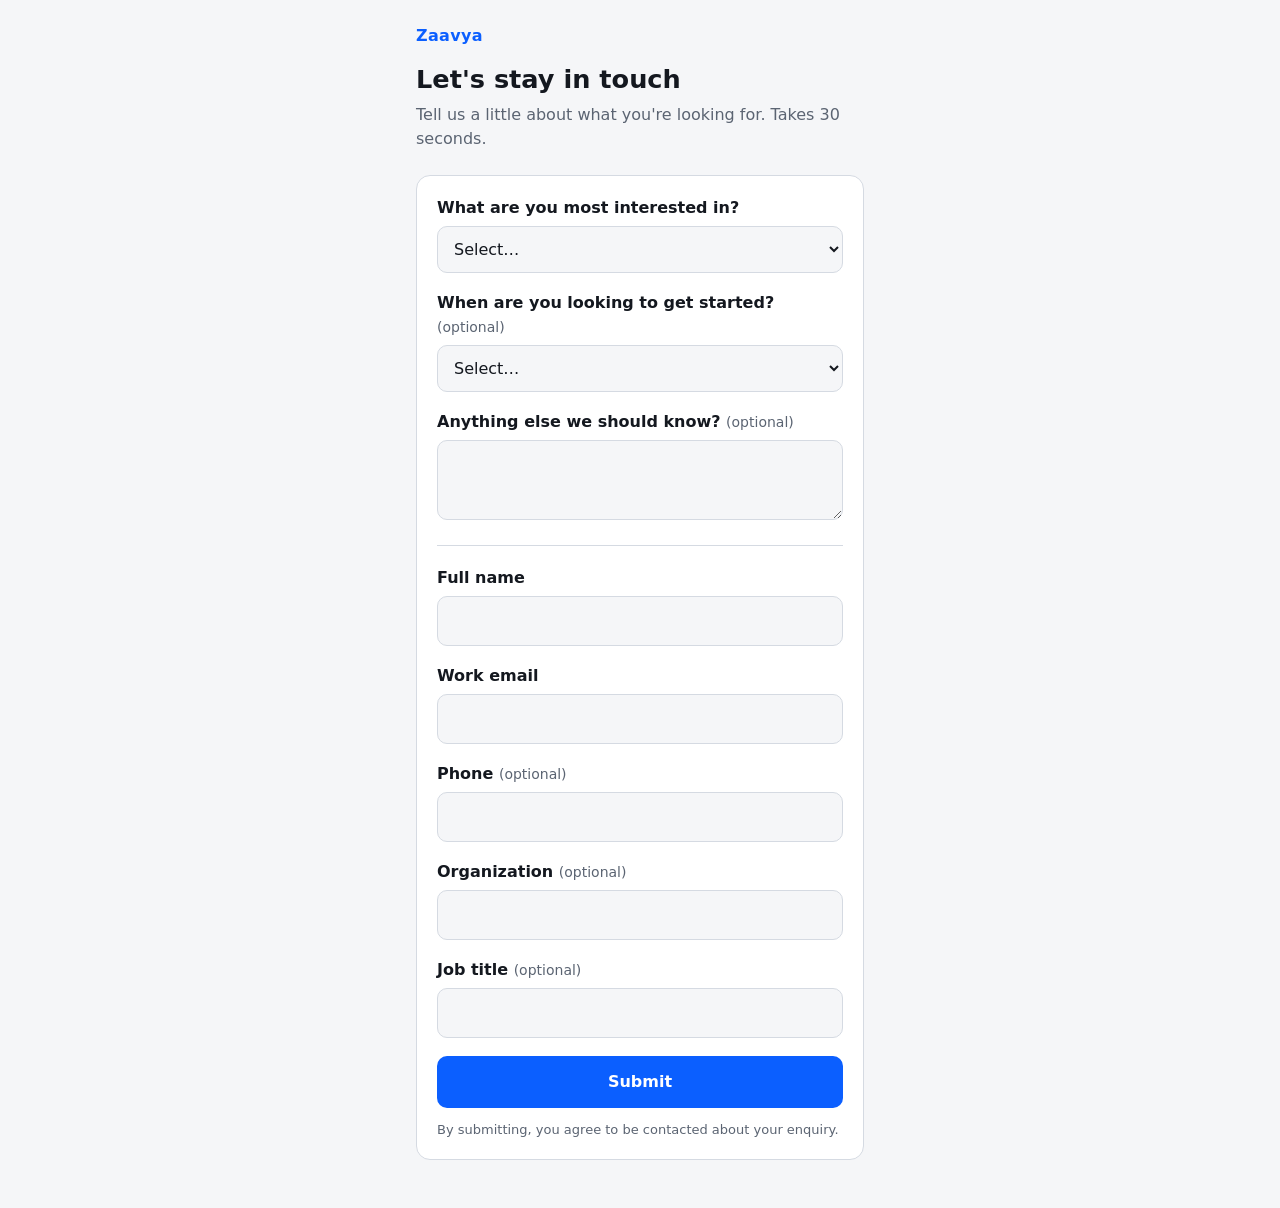
==== assessment/index.html @ f888da39 "Serve forms at /assessment/ and /healthcare/, booth app at /booth/, capture UTM tags" ====
<!doctype html>
<html lang="en">
<head>
<meta charset="utf-8">
<meta name="viewport" content="width=device-width, initial-scale=1">
<meta name="robots" content="noindex">
<title>Get in touch</title>
<link rel="stylesheet" href="../app.css">
</head>
<body data-form="general">
<script src="../forms.config.js"></script>
<script src="../app.js"></script>
</body>
</html>
---- app.css ----
:root {
    --bg: #f5f6f8; --card: #fff; --text: #14181f; --muted: #5b6472;
    --line: #d5dae2; --accent: #0b5fff; --accent-text: #fff; --error: #c0392b;
  }
  @media (prefers-color-scheme: dark) {
    :root {
      --bg: #0f1216; --card: #181c22; --text: #eef1f5; --muted: #9aa4b2;
      --line: #2c333d; --accent: #4d8dff; --accent-text: #0f1216; --error: #ff7b6b;
    }
  }
  * { box-sizing: border-box; }
  body {
    margin: 0; background: var(--bg); color: var(--text);
    font: 16px/1.5 system-ui, -apple-system, "Segoe UI", Roboto, sans-serif;
  }
  main { max-width: 480px; margin: 0 auto; padding: 24px 16px 48px; }
  .brand { font-weight: 700; letter-spacing: .02em; color: var(--accent); margin-bottom: 16px; }
  h1 { font-size: 1.6rem; line-height: 1.2; margin: 0 0 8px; }
  .intro { color: var(--muted); margin: 0 0 24px; }
  form, .done {
    background: var(--card); border: 1px solid var(--line); border-radius: 14px; padding: 20px;
  }
  .field { margin-bottom: 18px; }
  label, legend { display: block; font-weight: 600; margin-bottom: 6px; padding: 0; }
  .opt { font-weight: 400; color: var(--muted); font-size: .875rem; }
  input[type=text], input[type=email], input[type=tel], select, textarea {
    width: 100%; padding: 12px; font: inherit; color: inherit;
    background: var(--bg); border: 1px solid var(--line); border-radius: 10px;
  }
  textarea { min-height: 80px; resize: vertical; }
  input:focus-visible, select:focus-visible, textarea:focus-visible, button:focus-visible {
    outline: 2px solid var(--accent); outline-offset: 2px;
  }
  fieldset { border: 0; margin: 0; padding: 0; }
  .check {
    display: flex; align-items: center; gap: 10px; font-weight: 400; margin: 0;
    padding: 10px 12px; border: 1px solid var(--line); border-radius: 10px; margin-bottom: 8px;
  }
  .check input { width: 20px; height: 20px; accent-color: var(--accent); flex: none; }
  hr { border: 0; border-top: 1px solid var(--line); margin: 4px 0 20px; }
  button {
    width: 100%; padding: 14px; font: inherit; font-weight: 600; cursor: pointer;
    color: var(--accent-text); background: var(--accent); border: 0; border-radius: 10px;
  }
  button[disabled] { opacity: .6; cursor: progress; }
  button.secondary {
    color: var(--accent); background: transparent; border: 2px solid var(--accent); margin-bottom: 12px;
  }
  button.link {
    width: auto; padding: 0; color: var(--accent); background: none; text-decoration: underline;
  }
  .small { color: var(--muted); font-size: .8125rem; margin: 12px 0 0; }
  .error { color: var(--error); font-weight: 600; margin: 0 0 12px; }
  .done { text-align: center; padding: 40px 20px; }
  .done .tick { font-size: 2.5rem; line-height: 1; color: var(--accent); }
  .hp { position: absolute; left: -9999px; }
  [hidden] { display: none !important; }

  /* Booth staff mode */
  .seg { display: flex; gap: 8px; margin-bottom: 8px; }
  .seg button {
    padding: 10px; color: var(--text); background: var(--card); border: 1px solid var(--line);
  }
  .seg button[aria-pressed=true] {
    color: var(--accent-text); background: var(--accent); border-color: var(--accent);
  }
  .sync { color: var(--muted); font-size: .875rem; margin-bottom: 16px; }
  #scanInfo { margin: 0 0 18px; }
  #scanner {
    position: fixed; inset: 0; z-index: 10; background: #000; color: #fff;
    display: flex; flex-direction: column;
  }
  #scanner video { flex: 1; min-height: 0; width: 100%; object-fit: cover; }
  #scanner p { margin: 0; padding: 12px 16px; text-align: center; }
  #scanner button { border-radius: 0; background: #fff; color: #000; }
  .toast {
    position: fixed; left: 16px; right: 16px; bottom: 16px; z-index: 5; max-width: 448px; margin: 0 auto;
    padding: 12px 16px; border-radius: 10px; text-align: center; font-weight: 600;
    color: var(--bg); background: var(--text);
  }
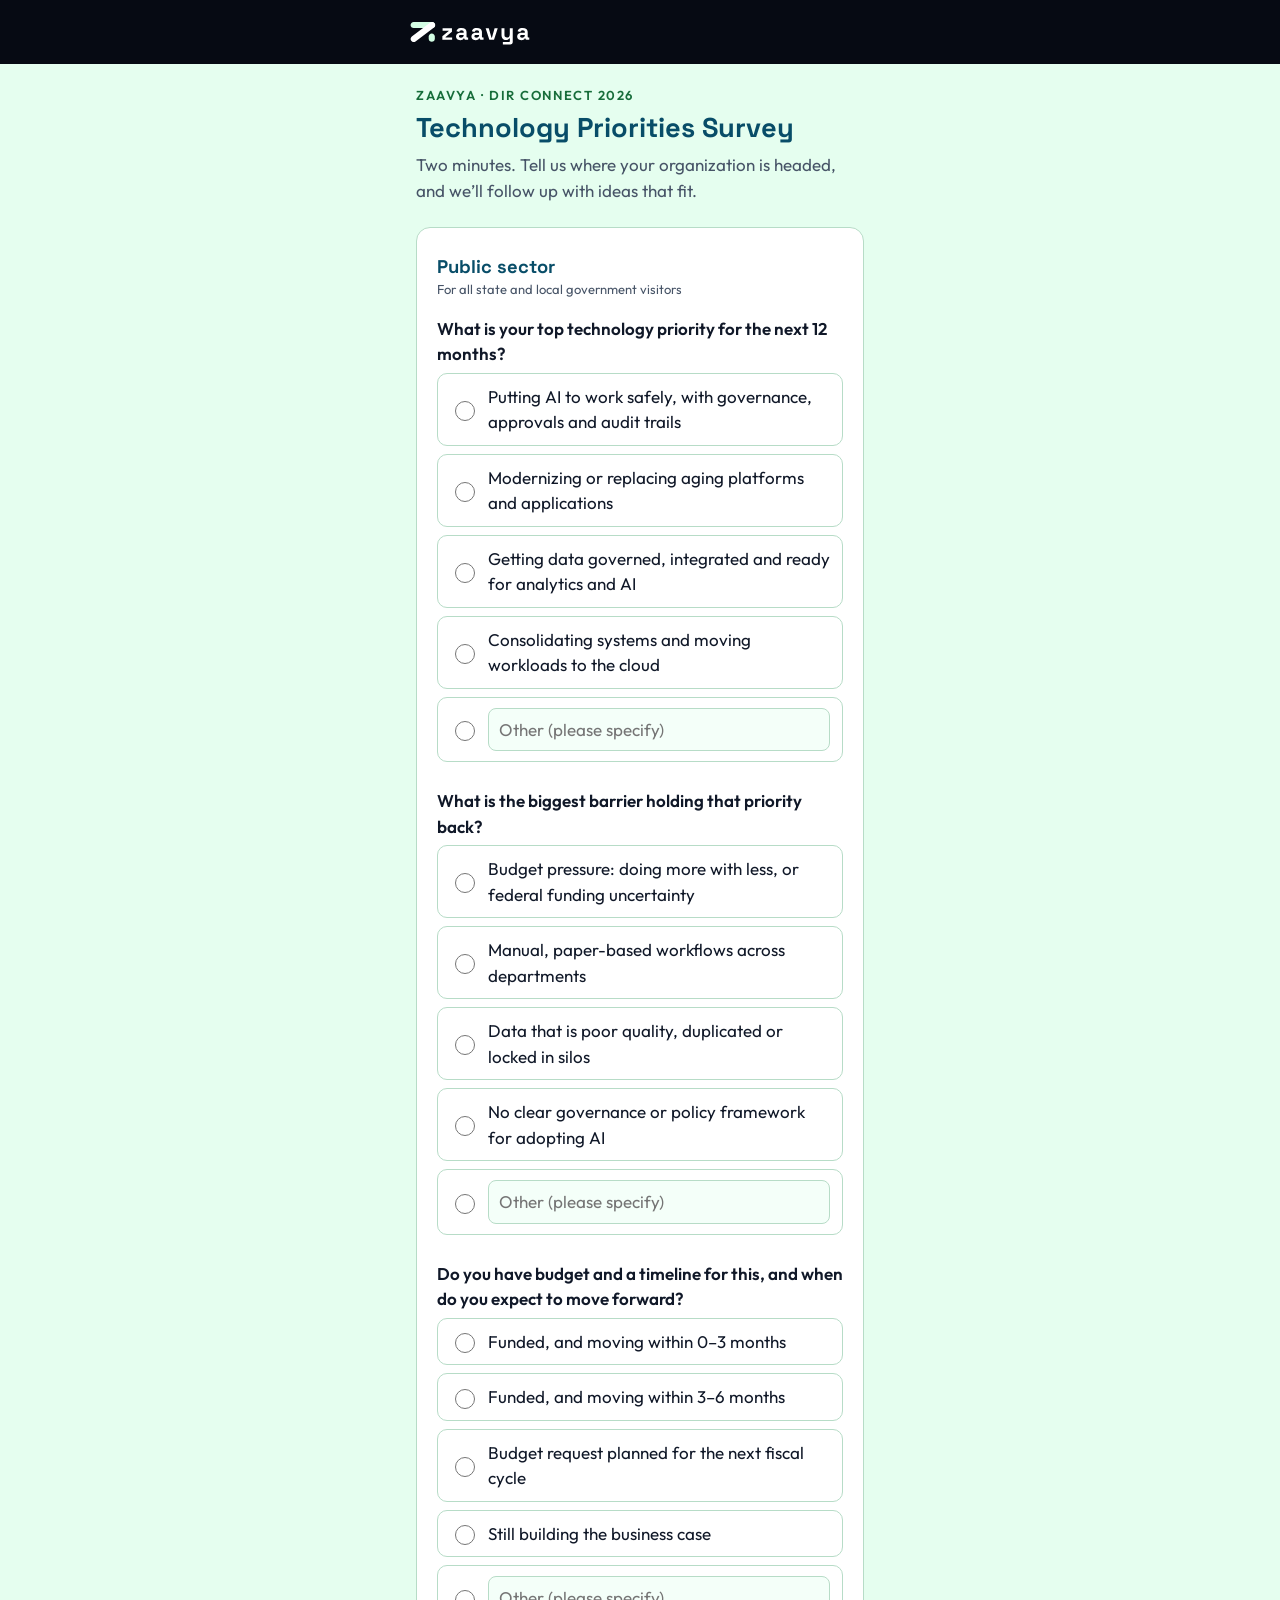
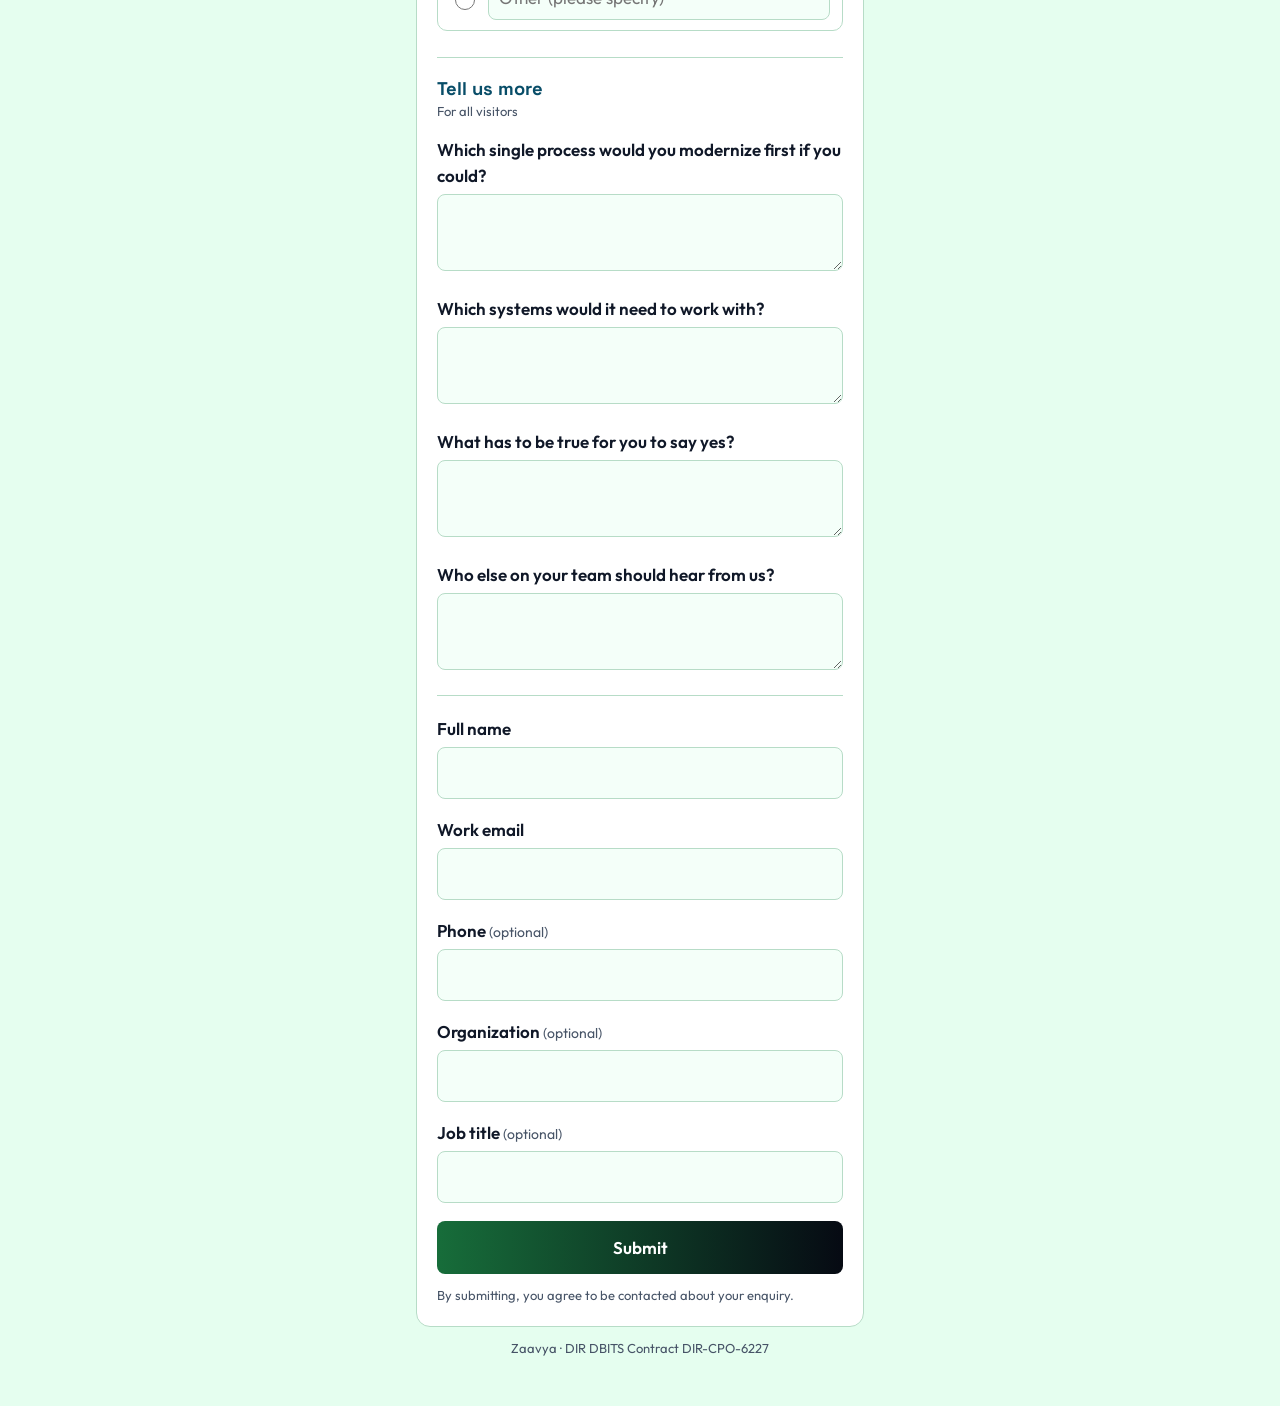
==== commit 113b931a: "Version-stamp page assets so updates are not hidden by browser caching" ====
--- a/assessment/index.html
+++ b/assessment/index.html
@@ -5,10 +5,10 @@
 <meta name="viewport" content="width=device-width, initial-scale=1">
 <meta name="robots" content="noindex">
 <title>Get in touch</title>
-<link rel="stylesheet" href="../app.css">
+<link rel="stylesheet" href="../app.css?v=1791460695">
 </head>
 <body data-form="general">
-<script src="../forms.config.js"></script>
-<script src="../app.js"></script>
+<script src="../forms.config.js?v=1791460695"></script>
+<script src="../app.js?v=1791460695"></script>
 </body>
 </html>
--- a/app.css
+++ b/app.css
@@ -1,21 +1,26 @@
+@import url("https://fonts.googleapis.com/css2?family=Outfit:wght@400;500;600&family=Space+Grotesk:wght@700&display=swap");
+
+  /* Colors and fonts follow www.zaavya.com so the forms feel like part of the site. */
   :root {
-    --bg: #f5f6f8; --card: #fff; --text: #14181f; --muted: #5b6472;
-    --line: #d5dae2; --accent: #0b5fff; --accent-text: #fff; --error: #c0392b;
-  }
-  @media (prefers-color-scheme: dark) {
-    :root {
-      --bg: #0f1216; --card: #181c22; --text: #eef1f5; --muted: #9aa4b2;
-      --line: #2c333d; --accent: #4d8dff; --accent-text: #0f1216; --error: #ff7b6b;
-    }
+    color-scheme: light;
+    --bg: #e5feef; --card: #fff; --field: #f4fff9; --text: #101828; --muted: #475467;
+    --line: #b7dcc7; --accent: #176d3a; --accent-text: #fff; --error: #b42318;
+    --heading: #084d68; --dark: #060a13;
+    --font-body: "Outfit", system-ui, -apple-system, "Segoe UI", Roboto, sans-serif;
+    --font-heading: "Space Grotesk", var(--font-body);
   }
   * { box-sizing: border-box; }
   body {
     margin: 0; background: var(--bg); color: var(--text);
-    font: 16px/1.5 system-ui, -apple-system, "Segoe UI", Roboto, sans-serif;
+    font: 17px/1.5 var(--font-body);
   }
+  header.site { background: var(--dark); padding: 14px 16px; }
+  header.site img { display: block; height: 36px; width: auto; }
+  header.site div { max-width: 480px; margin: 0 auto; }
   main { max-width: 480px; margin: 0 auto; padding: 24px 16px 48px; }
-  .brand { font-weight: 700; letter-spacing: .02em; color: var(--accent); margin-bottom: 16px; }
-  h1 { font-size: 1.6rem; line-height: 1.2; margin: 0 0 8px; }
+  h1 {
+    font: 700 1.7rem/1.2 var(--font-heading); color: var(--heading); margin: 0 0 8px;
+  }
   .intro { color: var(--muted); margin: 0 0 24px; }
   form, .done {
     background: var(--card); border: 1px solid var(--line); border-radius: 14px; padding: 20px;
@@ -25,9 +30,9 @@
   .opt { font-weight: 400; color: var(--muted); font-size: .875rem; }
   input[type=text], input[type=email], input[type=tel], select, textarea {
     width: 100%; padding: 12px; font: inherit; color: inherit;
-    background: var(--bg); border: 1px solid var(--line); border-radius: 10px;
+    background: var(--field); border: 1px solid var(--line); border-radius: 8px;
   }
-  textarea { min-height: 80px; resize: vertical; }
+  textarea { min-height: 64px; resize: vertical; }
   input:focus-visible, select:focus-visible, textarea:focus-visible, button:focus-visible {
     outline: 2px solid var(--accent); outline-offset: 2px;
   }
@@ -37,14 +42,26 @@
     padding: 10px 12px; border: 1px solid var(--line); border-radius: 10px; margin-bottom: 8px;
   }
   .check input { width: 20px; height: 20px; accent-color: var(--accent); flex: none; }
+  .check.other input[type=text] { flex: 1; min-width: 0; width: auto; height: auto; padding: 8px 10px; }
+  .check:has(input:checked) { border-color: var(--accent); background: var(--field); }
+  .eyebrow {
+    font: 600 .8125rem/1.2 var(--font-body); letter-spacing: .12em; text-transform: uppercase;
+    color: var(--accent); margin: 0 0 8px;
+  }
+  .section { margin: 4px 0 16px; padding-top: 4px; }
+  .section:not(:first-child) { border-top: 1px solid var(--line); padding-top: 20px; }
+  .section h2 { font: 700 1.15rem/1.2 var(--font-heading); color: var(--heading); margin: 0 0 2px; }
+  .section p { margin: 0; }
+  .foot { text-align: center; margin-top: 20px; }
   hr { border: 0; border-top: 1px solid var(--line); margin: 4px 0 20px; }
   button {
     width: 100%; padding: 14px; font: inherit; font-weight: 600; cursor: pointer;
-    color: var(--accent-text); background: var(--accent); border: 0; border-radius: 10px;
+    color: var(--accent-text); background: linear-gradient(90deg, var(--accent), var(--dark));
+    border: 0; border-radius: 8px;
   }
   button[disabled] { opacity: .6; cursor: progress; }
   button.secondary {
-    color: var(--accent); background: transparent; border: 2px solid var(--accent); margin-bottom: 12px;
+    color: var(--accent); background: var(--field); border: 2px solid var(--accent); margin-bottom: 12px;
   }
   button.link {
     width: auto; padding: 0; color: var(--accent); background: none; text-decoration: underline;
@@ -60,6 +77,7 @@
   .seg { display: flex; gap: 8px; margin-bottom: 8px; }
   .seg button {
     padding: 10px; color: var(--text); background: var(--card); border: 1px solid var(--line);
+    font-weight: 500;
   }
   .seg button[aria-pressed=true] {
     color: var(--accent-text); background: var(--accent); border-color: var(--accent);
